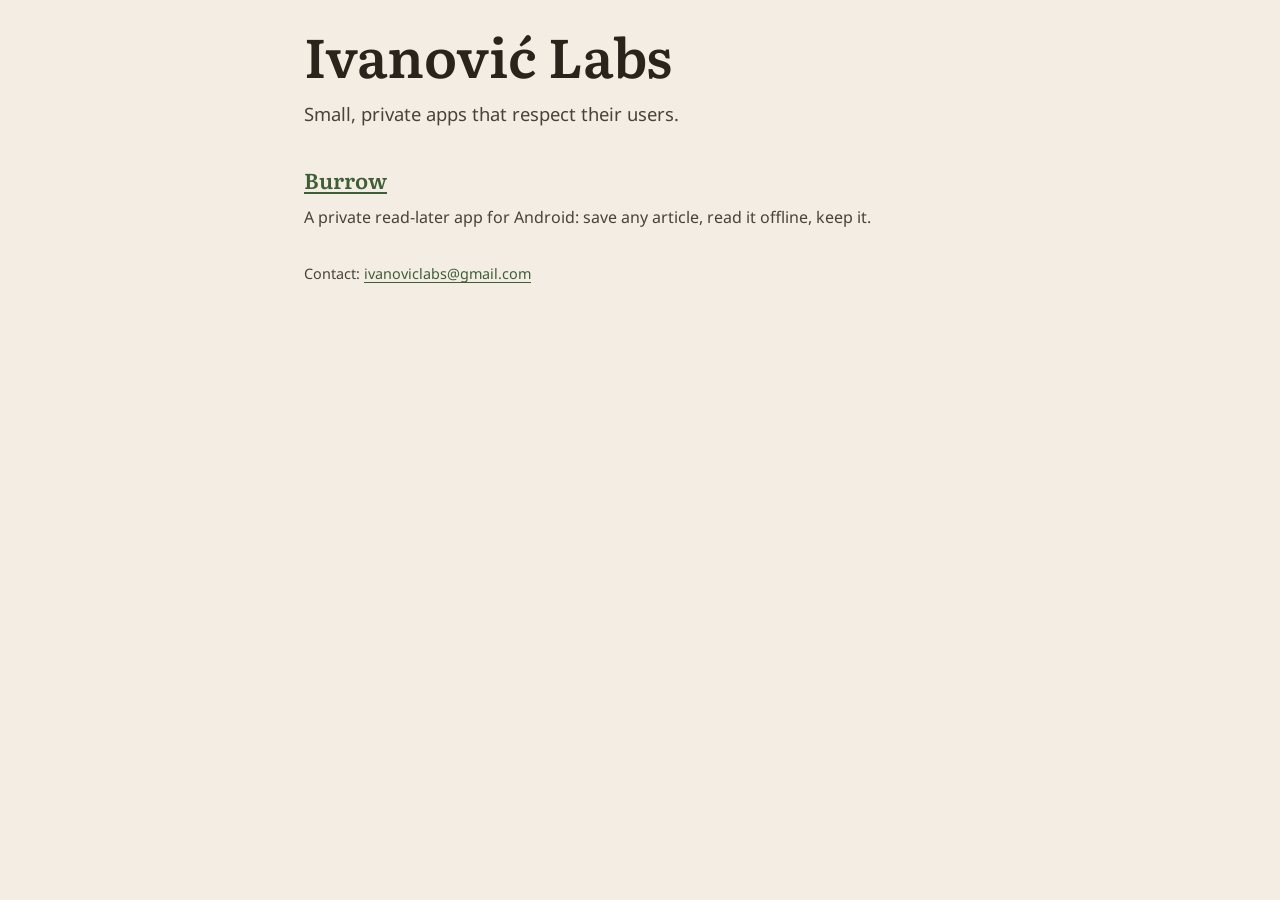
==== index.html @ 2f3ed39e "Burrow website, privacy policy and terms" ====
<!doctype html>
<html lang="en">
<head>
<meta charset="utf-8">
<meta name="viewport" content="width=device-width, initial-scale=1">
<title>Ivanović Labs</title>
<link rel="stylesheet" href="burrow/style.css">
</head>
<body>
<main class="doc"><div class="wrap narrow">
<h1>Ivanović Labs</h1>
<p class="lede" style="margin-top:12px">Small, private apps that respect their users.</p>
<h2><a href="burrow/">Burrow</a></h2>
<p>A private read-later app for Android: save any article, read it offline, keep it.</p>
<p class="small" style="margin-top:32px">Contact: <a href="mailto:ivanoviclabs@gmail.com">ivanoviclabs@gmail.com</a></p>
</div></main>
</body>
</html>
---- burrow/style.css ----
@font-face { font-family: "Literata"; font-style: normal; font-weight: 200 900; font-display: swap;
  src: url("fonts/literata-latin-wght-normal.woff2") format("woff2");
  unicode-range: U+0000-00FF,U+0131,U+0152-0153,U+02BB-02BC,U+02C6,U+02DA,U+02DC,U+0304,U+0308,U+0329,U+2000-206F,U+2074,U+20AC,U+2122,U+2191,U+2193,U+2212,U+2215,U+FEFF,U+FFFD; }
@font-face { font-family: "Literata"; font-style: normal; font-weight: 200 900; font-display: swap;
  src: url("fonts/literata-latin-ext-wght-normal.woff2") format("woff2");
  unicode-range: U+0100-02AF,U+0304,U+0308,U+0329,U+1E00-1E9F,U+1EF2-1EFF,U+2020,U+20A0-20AB,U+20AD-20C0,U+2113,U+2C60-2C7F,U+A720-A7FF; }
@font-face { font-family: "Noto Sans"; font-style: normal; font-weight: 100 900; font-display: swap;
  src: url("fonts/noto-sans-latin-wght-normal.woff2") format("woff2");
  unicode-range: U+0000-00FF,U+0131,U+0152-0153,U+02BB-02BC,U+02C6,U+02DA,U+02DC,U+0304,U+0308,U+0329,U+2000-206F,U+2074,U+20AC,U+2122,U+2191,U+2193,U+2212,U+2215,U+FEFF,U+FFFD; }
@font-face { font-family: "Noto Sans"; font-style: normal; font-weight: 100 900; font-display: swap;
  src: url("fonts/noto-sans-latin-ext-wght-normal.woff2") format("woff2");
  unicode-range: U+0100-02AF,U+0304,U+0308,U+0329,U+1E00-1E9F,U+1EF2-1EFF,U+2020,U+20A0-20AB,U+20AD-20C0,U+2113,U+2C60-2C7F,U+A720-A7FF; }

:root {
  color-scheme: light;
  --paper: #f3ede3; --card: #fbf8f2; --hairline: #e4dacb;
  --ink: #2a241d; --ink-soft: #4a4239; --ink-muted: #6b6157;
  --moss: #3f5e36; --on-moss: #fbf8f2; --lamp: #e9b872;
  --serif: "Literata", Georgia, serif; --sans: "Noto Sans", system-ui, sans-serif;
}
@media (prefers-color-scheme: dark) {
  :root:not([data-theme="light"]) {
    color-scheme: dark;
    --paper: #1e1a16; --card: #2a241e; --hairline: #3a322a;
    --ink: #efe7da; --ink-soft: #d6ccbd; --ink-muted: #b5aa9b;
    --moss: #9dba88; --on-moss: #1e1a16;
  }
}
*, *::before, *::after { box-sizing: border-box; }
html { -webkit-text-size-adjust: 100%; }
body { margin: 0; background: var(--paper); color: var(--ink); font-family: var(--sans); font-size: 1rem; line-height: 1.6; }
a { color: var(--moss); text-underline-offset: 3px; }
a:hover { color: var(--ink); }
:focus-visible { outline: 3px solid var(--moss); outline-offset: 3px; border-radius: 4px; }
.wrap { max-width: 1120px; margin: 0 auto; padding: 0 24px; }
.narrow { max-width: 720px; }

.site-header { padding: 24px 0; }
.site-header .wrap { display: flex; flex-wrap: wrap; gap: 16px; align-items: center; justify-content: space-between; }
.brand { display: flex; align-items: center; gap: 12px; text-decoration: none; color: var(--ink); }
.brand span { font-family: var(--serif); font-weight: 600; font-size: 1.5rem; }
.site-nav { display: flex; flex-wrap: wrap; gap: 8px 24px; font-size: 0.95rem; }
.site-nav a { color: var(--ink); text-decoration: none; padding: 8px 0; }
.site-nav a:hover { text-decoration: underline; }

h1, h2, h3 { font-family: var(--serif); font-weight: 600; line-height: 1.15; margin: 0; }
h1 { font-size: clamp(2.25rem, 5vw, 3.4rem); }
h2 { font-size: clamp(1.6rem, 3vw, 2.1rem); }
h3 { font-family: var(--sans); font-size: 1.1rem; }
p { margin: 0; }

.hero { padding: 40px 0 72px; }
.hero .wrap { display: flex; flex-wrap: wrap; gap: 56px; align-items: center; }
.hero-text { flex: 1 1 420px; min-width: 0; display: flex; flex-direction: column; gap: 24px; }
.lede { font-size: 1.15rem; color: var(--ink-soft); max-width: 34em; }
.actions { display: flex; flex-wrap: wrap; gap: 12px; align-items: center; }
.button { display: inline-flex; align-items: center; min-height: 52px; padding: 0 24px; border-radius: 26px; font-weight: 600; text-decoration: none; }
.button-primary { background: var(--moss); color: var(--on-moss); }
.button-primary:hover { color: var(--on-moss); filter: brightness(1.08); }
.button-quiet { border: 1px solid var(--moss); color: var(--moss); }
.status { display: inline-flex; align-items: center; min-height: 52px; padding: 0 24px; border-radius: 26px; background: var(--card); border: 1px solid var(--hairline); color: var(--ink-soft); font-weight: 600; }
.small { font-size: 0.9rem; color: var(--ink-muted); }

.phone { flex: 0 0 300px; margin: 0 auto; width: 300px; height: 600px; border: 10px solid var(--ink); border-radius: 40px; background: var(--paper); overflow: hidden; display: flex; flex-direction: column; }
.phone-title { padding: 22px 18px 12px; font-family: var(--serif); font-weight: 600; font-size: 1.5rem; }
.phone-rows { display: flex; flex-direction: column; gap: 10px; padding: 0 12px; }
.row { background: var(--card); border-radius: 16px; padding: 12px 14px; display: flex; flex-direction: column; gap: 2px; }
.row b { font-family: var(--serif); font-size: 0.95rem; }
.row span { font-size: 0.78rem; color: var(--ink-muted); }

.band { background: var(--card); }
.section { padding: 72px 0; }
.section .wrap { display: flex; flex-direction: column; gap: 32px; }
.promises { display: grid; grid-template-columns: repeat(auto-fit, minmax(230px, 1fr)); gap: 32px; }
.promises p { color: var(--ink-soft); margin-top: 8px; }

.table-box { overflow-x: auto; background: var(--card); border-radius: 16px; }
table { width: 100%; min-width: 520px; border-collapse: collapse; }
th, td { padding: 14px 20px; border-bottom: 1px solid var(--hairline); text-align: center; }
th:first-child, td:first-child { text-align: left; }
tbody tr:last-child td { border-bottom: 0; }
td.no { color: var(--ink-muted); }

.moss-band { background: var(--moss); color: var(--on-moss); }
.moss-band .wrap { flex-direction: row; flex-wrap: wrap; align-items: center; justify-content: space-between; }
.moss-band p { max-width: 34em; margin-top: 12px; }
.moss-band a.button { background: var(--on-moss); color: var(--moss); }

.doc { padding: 24px 0 72px; }
.doc h1 { margin-bottom: 8px; }
.doc h2 { font-size: 1.35rem; margin: 40px 0 12px; }
.doc p, .doc li { color: var(--ink-soft); max-width: 40em; }
.doc p + p { margin-top: 12px; }
.doc ul { padding-left: 1.2em; margin: 12px 0 0; }
.doc li + li { margin-top: 6px; }

.site-footer { padding: 32px 0 48px; border-top: 1px solid var(--hairline); }
.site-footer .wrap { display: flex; flex-wrap: wrap; gap: 16px 32px; justify-content: space-between; font-size: 0.9rem; color: var(--ink-muted); }
.site-footer nav { display: flex; flex-wrap: wrap; gap: 8px 20px; }
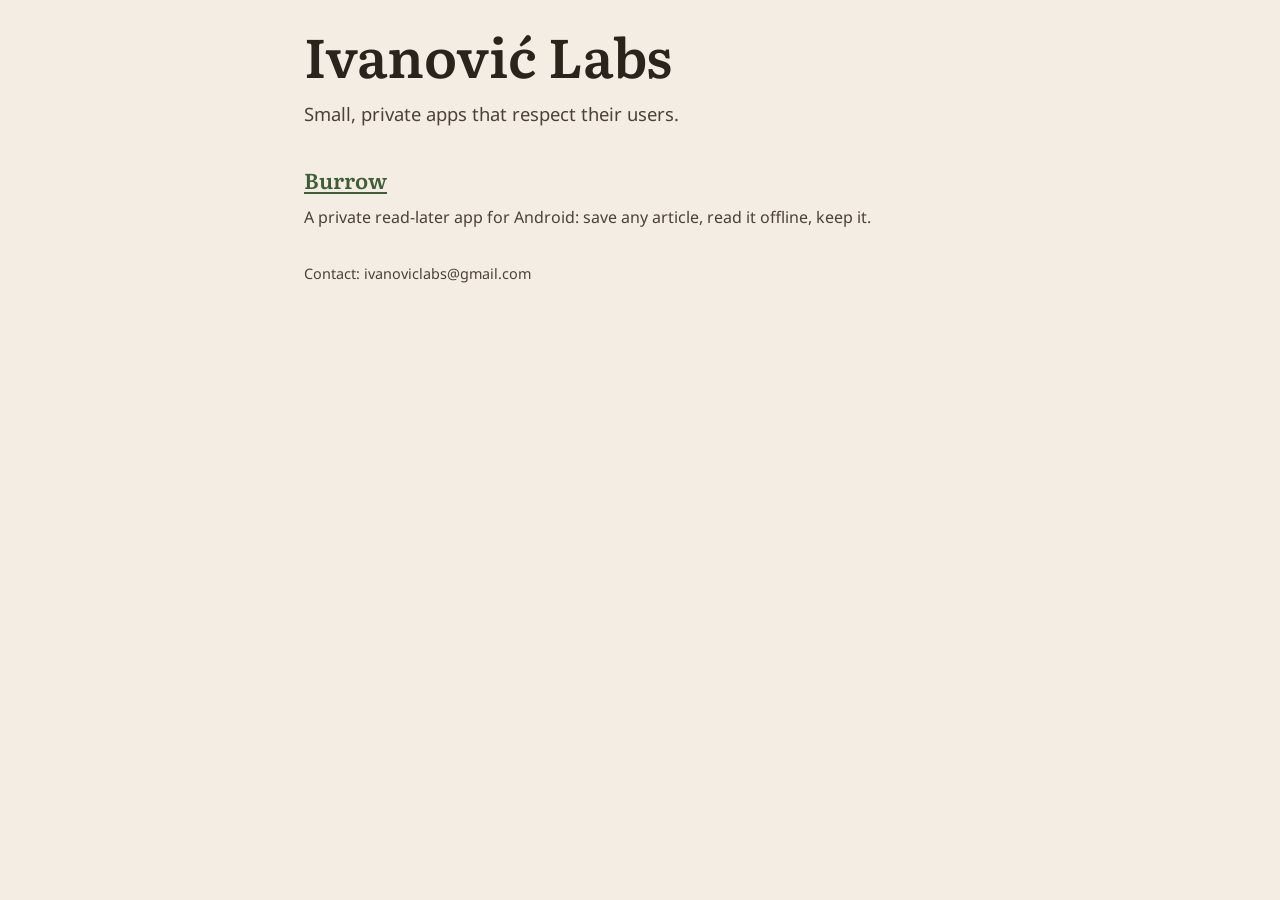
==== commit 4e4b3a26: "Changed the way to contact" ====
--- a/index.html
+++ b/index.html
@@ -12,7 +12,7 @@
 <p class="lede" style="margin-top:12px">Small, private apps that respect their users.</p>
 <h2><a href="burrow/">Burrow</a></h2>
 <p>A private read-later app for Android: save any article, read it offline, keep it.</p>
-<p class="small" style="margin-top:32px">Contact: <a href="mailto:ivanoviclabs@gmail.com">ivanoviclabs@gmail.com</a></p>
+<p class="small" style="margin-top:32px">Contact: ivanoviclabs@gmail.com</p>
 </div></main>
 </body>
 </html>
--- a/burrow/style.css
+++ b/burrow/style.css
@@ -97,3 +97,5 @@
 .site-footer { padding: 32px 0 48px; border-top: 1px solid var(--hairline); }
 .site-footer .wrap { display: flex; flex-wrap: wrap; gap: 16px 32px; justify-content: space-between; font-size: 0.9rem; color: var(--ink-muted); }
 .site-footer nav { display: flex; flex-wrap: wrap; gap: 8px 20px; }
+.moss-band .contact { margin-top: 0; font-size: 1.05rem; }
+.moss-band .contact strong { user-select: all; }
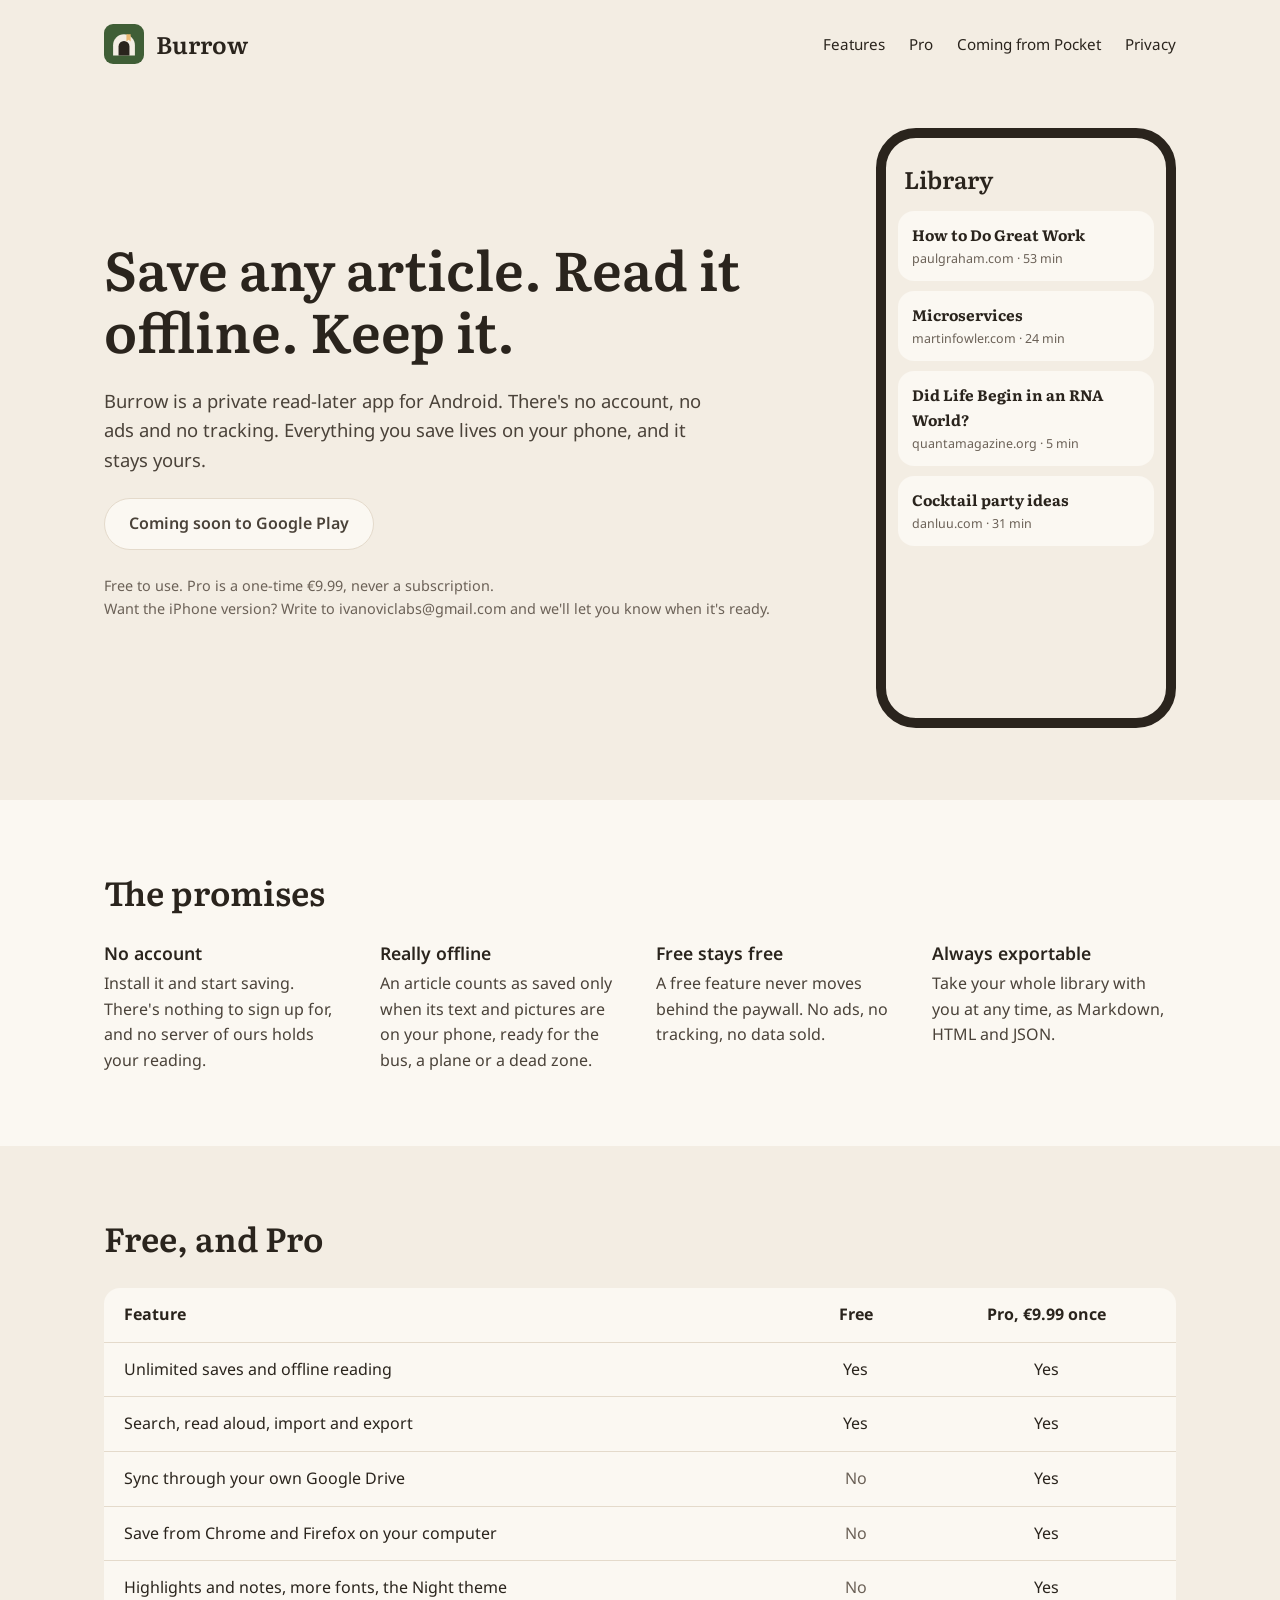
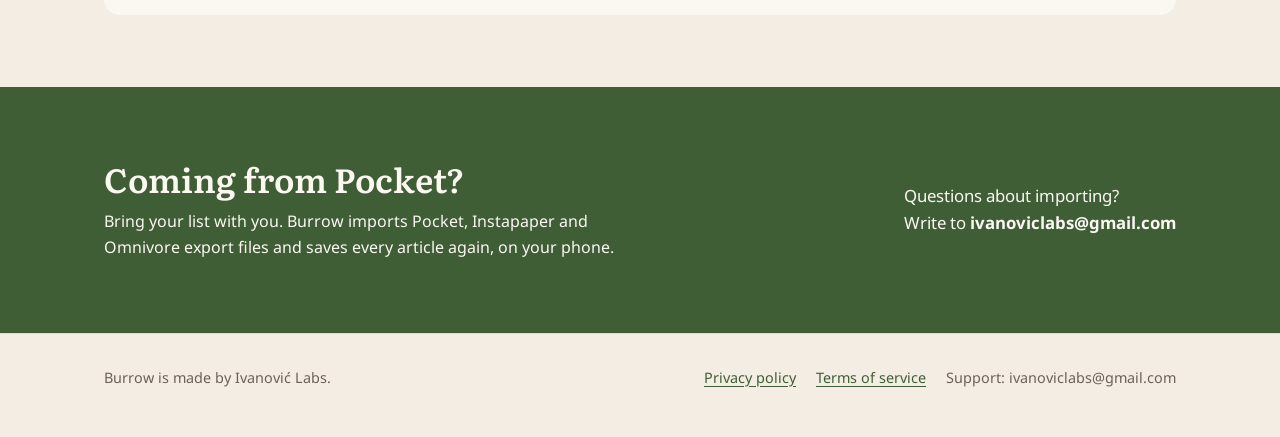
==== commit b89b8aa9: "Move Burrow to site root, Ivanović Labs to /labs/, add redirects from /burrow/" ====
--- a/index.html
+++ b/index.html
@@ -3,16 +3,77 @@
 <head>
 <meta charset="utf-8">
 <meta name="viewport" content="width=device-width, initial-scale=1">
-<title>Ivanović Labs</title>
-<link rel="stylesheet" href="burrow/style.css">
+<title>Burrow: Read Later, Offline</title>
+<meta name="description" content="A private read-later app for Android. Save any article, read it offline, keep your library. No account, no ads, no tracking.">
+<link rel="icon" href="data:image/svg+xml,%3Csvg xmlns=%22http://www.w3.org/2000/svg%22 viewBox=%220 0 132 132%22%3E%3Crect width=%22132%22 height=%22132%22 rx=%2230%22 fill=%22%233F5E36%22/%3E%3Cpath d=%22M30 104 V70 a36 36 0 0 1 72 0 V104 Z%22 fill=%22%23F3EDE3%22/%3E%3Cpath d=%22M48 104 V74 a18 18 0 0 1 36 0 V104 Z%22 fill=%22%232A241D%22/%3E%3Cpath d=%22M74 34 h14 v24 l-7 -6 l-7 6 Z%22 fill=%22%23E9B872%22/%3E%3C/svg%3E">
+<link rel="canonical" href="https://burrowreader.com/">
+<link rel="stylesheet" href="style.css">
 </head>
 <body>
-<main class="doc"><div class="wrap narrow">
-<h1>Ivanović Labs</h1>
-<p class="lede" style="margin-top:12px">Small, private apps that respect their users.</p>
-<h2><a href="burrow/">Burrow</a></h2>
-<p>A private read-later app for Android: save any article, read it offline, keep it.</p>
-<p class="small" style="margin-top:32px">Contact: ivanoviclabs@gmail.com</p>
-</div></main>
+<header class="site-header"><div class="wrap"><a class="brand" href="./"><svg width="40" height="40" viewBox="0 0 132 132" aria-hidden="true"><rect width="132" height="132" rx="30" fill="#3F5E36"/><path d="M30 104 V70 a36 36 0 0 1 72 0 V104 Z" fill="#F3EDE3"/><path d="M48 104 V74 a18 18 0 0 1 36 0 V104 Z" fill="#2A241D"/><path d="M74 34 h14 v24 l-7 -6 l-7 6 Z" fill="#E9B872"/></svg><span>Burrow</span></a><nav class="site-nav" aria-label="Site"><a href="./#promises">Features</a><a href="./#pro">Pro</a><a href="./#pocket">Coming from Pocket</a><a href="privacy.html">Privacy</a></nav></div></header>
+<main>
+<section class="hero">
+<div class="wrap">
+<div class="hero-text">
+<h1>Save any article. Read it offline. Keep it.</h1>
+<p class="lede">Burrow is a private read-later app for Android. There's no account, no ads and no tracking. Everything you save lives on your phone, and it stays yours.</p>
+<div class="actions">
+<span class="status">Coming soon to Google Play</span>
+</div>
+<p class="small">Free to use. Pro is a one-time €9.99, never a subscription.<br>Want the iPhone version? Write to ivanoviclabs@gmail.com and we'll let you know when it's ready.</p>
+</div>
+<div class="phone" role="img" aria-label="Burrow's library on a phone, showing saved articles with their site and reading time">
+<p class="phone-title">Library</p>
+<div class="phone-rows">
+<div class="row"><b>How to Do Great Work</b><span>paulgraham.com · 53 min</span></div>
+<div class="row"><b>Microservices</b><span>martinfowler.com · 24 min</span></div>
+<div class="row"><b>Did Life Begin in an RNA World?</b><span>quantamagazine.org · 5 min</span></div>
+<div class="row"><b>Cocktail party ideas</b><span>danluu.com · 31 min</span></div>
+</div>
+</div>
+</div>
+</section>
+
+<section class="section band" id="promises">
+<div class="wrap">
+<h2>The promises</h2>
+<div class="promises">
+<div><h3>No account</h3><p>Install it and start saving. There's nothing to sign up for, and no server of ours holds your reading.</p></div>
+<div><h3>Really offline</h3><p>An article counts as saved only when its text and pictures are on your phone, ready for the bus, a plane or a dead zone.</p></div>
+<div><h3>Free stays free</h3><p>A free feature never moves behind the paywall. No ads, no tracking, no data sold.</p></div>
+<div><h3>Always exportable</h3><p>Take your whole library with you at any time, as Markdown, HTML and JSON.</p></div>
+</div>
+</div>
+</section>
+
+<section class="section" id="pro">
+<div class="wrap">
+<h2>Free, and Pro</h2>
+<div class="table-box">
+<table>
+<thead><tr><th scope="col">Feature</th><th scope="col">Free</th><th scope="col">Pro, €9.99 once</th></tr></thead>
+<tbody>
+<tr><td>Unlimited saves and offline reading</td><td>Yes</td><td>Yes</td></tr>
+<tr><td>Search, read aloud, import and export</td><td>Yes</td><td>Yes</td></tr>
+<tr><td>Sync through your own Google Drive</td><td class="no">No</td><td>Yes</td></tr>
+<tr><td>Save from Chrome and Firefox on your computer</td><td class="no">No</td><td>Yes</td></tr>
+<tr><td>Highlights and notes, more fonts, the Night theme</td><td class="no">No</td><td>Yes</td></tr>
+</tbody>
+</table>
+</div>
+</div>
+</section>
+
+<section class="section moss-band" id="pocket">
+<div class="wrap">
+<div>
+<h2>Coming from Pocket?</h2>
+<p>Bring your list with you. Burrow imports Pocket, Instapaper and Omnivore export files and saves every article again, on your phone.</p>
+</div>
+<p class="contact">Questions about importing?<br>Write to <strong>ivanoviclabs@gmail.com</strong></p>
+</div>
+</section>
+</main>
+<footer class="site-footer"><div class="wrap"><span>Burrow is made by Ivanović Labs.</span><nav aria-label="Footer"><a href="privacy.html">Privacy policy</a><a href="terms.html">Terms of service</a><span>Support: ivanoviclabs@gmail.com</span></nav></div></footer>
 </body>
 </html>
--- a/style.css
+++ b/style.css
@@ -0,0 +1,101 @@
+@font-face { font-family: "Literata"; font-style: normal; font-weight: 200 900; font-display: swap;
+  src: url("fonts/literata-latin-wght-normal.woff2") format("woff2");
+  unicode-range: U+0000-00FF,U+0131,U+0152-0153,U+02BB-02BC,U+02C6,U+02DA,U+02DC,U+0304,U+0308,U+0329,U+2000-206F,U+2074,U+20AC,U+2122,U+2191,U+2193,U+2212,U+2215,U+FEFF,U+FFFD; }
+@font-face { font-family: "Literata"; font-style: normal; font-weight: 200 900; font-display: swap;
+  src: url("fonts/literata-latin-ext-wght-normal.woff2") format("woff2");
+  unicode-range: U+0100-02AF,U+0304,U+0308,U+0329,U+1E00-1E9F,U+1EF2-1EFF,U+2020,U+20A0-20AB,U+20AD-20C0,U+2113,U+2C60-2C7F,U+A720-A7FF; }
+@font-face { font-family: "Noto Sans"; font-style: normal; font-weight: 100 900; font-display: swap;
+  src: url("fonts/noto-sans-latin-wght-normal.woff2") format("woff2");
+  unicode-range: U+0000-00FF,U+0131,U+0152-0153,U+02BB-02BC,U+02C6,U+02DA,U+02DC,U+0304,U+0308,U+0329,U+2000-206F,U+2074,U+20AC,U+2122,U+2191,U+2193,U+2212,U+2215,U+FEFF,U+FFFD; }
+@font-face { font-family: "Noto Sans"; font-style: normal; font-weight: 100 900; font-display: swap;
+  src: url("fonts/noto-sans-latin-ext-wght-normal.woff2") format("woff2");
+  unicode-range: U+0100-02AF,U+0304,U+0308,U+0329,U+1E00-1E9F,U+1EF2-1EFF,U+2020,U+20A0-20AB,U+20AD-20C0,U+2113,U+2C60-2C7F,U+A720-A7FF; }
+
+:root {
+  color-scheme: light;
+  --paper: #f3ede3; --card: #fbf8f2; --hairline: #e4dacb;
+  --ink: #2a241d; --ink-soft: #4a4239; --ink-muted: #6b6157;
+  --moss: #3f5e36; --on-moss: #fbf8f2; --lamp: #e9b872;
+  --serif: "Literata", Georgia, serif; --sans: "Noto Sans", system-ui, sans-serif;
+}
+@media (prefers-color-scheme: dark) {
+  :root:not([data-theme="light"]) {
+    color-scheme: dark;
+    --paper: #1e1a16; --card: #2a241e; --hairline: #3a322a;
+    --ink: #efe7da; --ink-soft: #d6ccbd; --ink-muted: #b5aa9b;
+    --moss: #9dba88; --on-moss: #1e1a16;
+  }
+}
+*, *::before, *::after { box-sizing: border-box; }
+html { -webkit-text-size-adjust: 100%; }
+body { margin: 0; background: var(--paper); color: var(--ink); font-family: var(--sans); font-size: 1rem; line-height: 1.6; }
+a { color: var(--moss); text-underline-offset: 3px; }
+a:hover { color: var(--ink); }
+:focus-visible { outline: 3px solid var(--moss); outline-offset: 3px; border-radius: 4px; }
+.wrap { max-width: 1120px; margin: 0 auto; padding: 0 24px; }
+.narrow { max-width: 720px; }
+
+.site-header { padding: 24px 0; }
+.site-header .wrap { display: flex; flex-wrap: wrap; gap: 16px; align-items: center; justify-content: space-between; }
+.brand { display: flex; align-items: center; gap: 12px; text-decoration: none; color: var(--ink); }
+.brand span { font-family: var(--serif); font-weight: 600; font-size: 1.5rem; }
+.site-nav { display: flex; flex-wrap: wrap; gap: 8px 24px; font-size: 0.95rem; }
+.site-nav a { color: var(--ink); text-decoration: none; padding: 8px 0; }
+.site-nav a:hover { text-decoration: underline; }
+
+h1, h2, h3 { font-family: var(--serif); font-weight: 600; line-height: 1.15; margin: 0; }
+h1 { font-size: clamp(2.25rem, 5vw, 3.4rem); }
+h2 { font-size: clamp(1.6rem, 3vw, 2.1rem); }
+h3 { font-family: var(--sans); font-size: 1.1rem; }
+p { margin: 0; }
+
+.hero { padding: 40px 0 72px; }
+.hero .wrap { display: flex; flex-wrap: wrap; gap: 56px; align-items: center; }
+.hero-text { flex: 1 1 420px; min-width: 0; display: flex; flex-direction: column; gap: 24px; }
+.lede { font-size: 1.15rem; color: var(--ink-soft); max-width: 34em; }
+.actions { display: flex; flex-wrap: wrap; gap: 12px; align-items: center; }
+.button { display: inline-flex; align-items: center; min-height: 52px; padding: 0 24px; border-radius: 26px; font-weight: 600; text-decoration: none; }
+.button-primary { background: var(--moss); color: var(--on-moss); }
+.button-primary:hover { color: var(--on-moss); filter: brightness(1.08); }
+.button-quiet { border: 1px solid var(--moss); color: var(--moss); }
+.status { display: inline-flex; align-items: center; min-height: 52px; padding: 0 24px; border-radius: 26px; background: var(--card); border: 1px solid var(--hairline); color: var(--ink-soft); font-weight: 600; }
+.small { font-size: 0.9rem; color: var(--ink-muted); }
+
+.phone { flex: 0 0 300px; margin: 0 auto; width: 300px; height: 600px; border: 10px solid var(--ink); border-radius: 40px; background: var(--paper); overflow: hidden; display: flex; flex-direction: column; }
+.phone-title { padding: 22px 18px 12px; font-family: var(--serif); font-weight: 600; font-size: 1.5rem; }
+.phone-rows { display: flex; flex-direction: column; gap: 10px; padding: 0 12px; }
+.row { background: var(--card); border-radius: 16px; padding: 12px 14px; display: flex; flex-direction: column; gap: 2px; }
+.row b { font-family: var(--serif); font-size: 0.95rem; }
+.row span { font-size: 0.78rem; color: var(--ink-muted); }
+
+.band { background: var(--card); }
+.section { padding: 72px 0; }
+.section .wrap { display: flex; flex-direction: column; gap: 32px; }
+.promises { display: grid; grid-template-columns: repeat(auto-fit, minmax(230px, 1fr)); gap: 32px; }
+.promises p { color: var(--ink-soft); margin-top: 8px; }
+
+.table-box { overflow-x: auto; background: var(--card); border-radius: 16px; }
+table { width: 100%; min-width: 520px; border-collapse: collapse; }
+th, td { padding: 14px 20px; border-bottom: 1px solid var(--hairline); text-align: center; }
+th:first-child, td:first-child { text-align: left; }
+tbody tr:last-child td { border-bottom: 0; }
+td.no { color: var(--ink-muted); }
+
+.moss-band { background: var(--moss); color: var(--on-moss); }
+.moss-band .wrap { flex-direction: row; flex-wrap: wrap; align-items: center; justify-content: space-between; }
+.moss-band p { max-width: 34em; margin-top: 12px; }
+.moss-band a.button { background: var(--on-moss); color: var(--moss); }
+
+.doc { padding: 24px 0 72px; }
+.doc h1 { margin-bottom: 8px; }
+.doc h2 { font-size: 1.35rem; margin: 40px 0 12px; }
+.doc p, .doc li { color: var(--ink-soft); max-width: 40em; }
+.doc p + p { margin-top: 12px; }
+.doc ul { padding-left: 1.2em; margin: 12px 0 0; }
+.doc li + li { margin-top: 6px; }
+
+.site-footer { padding: 32px 0 48px; border-top: 1px solid var(--hairline); }
+.site-footer .wrap { display: flex; flex-wrap: wrap; gap: 16px 32px; justify-content: space-between; font-size: 0.9rem; color: var(--ink-muted); }
+.site-footer nav { display: flex; flex-wrap: wrap; gap: 8px 20px; }
+.moss-band .contact { margin-top: 0; font-size: 1.05rem; }
+.moss-band .contact strong { user-select: all; }
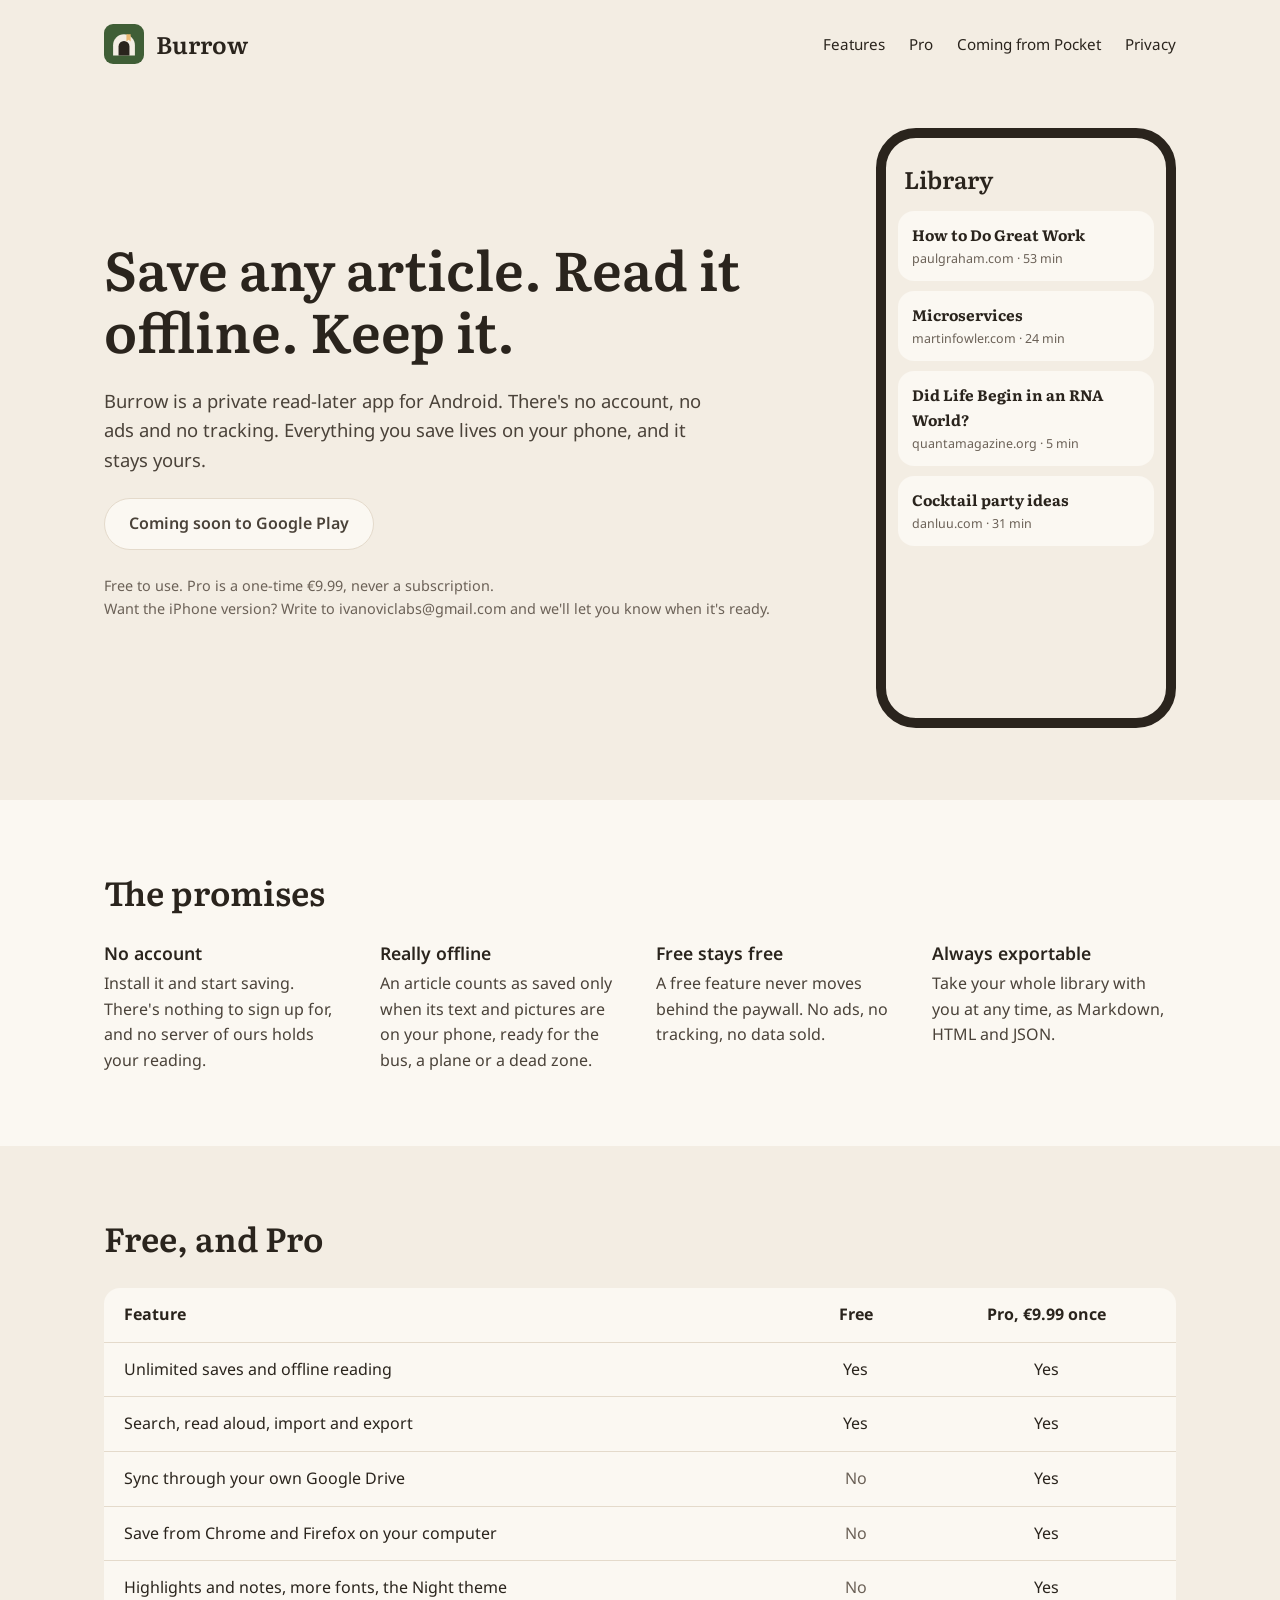
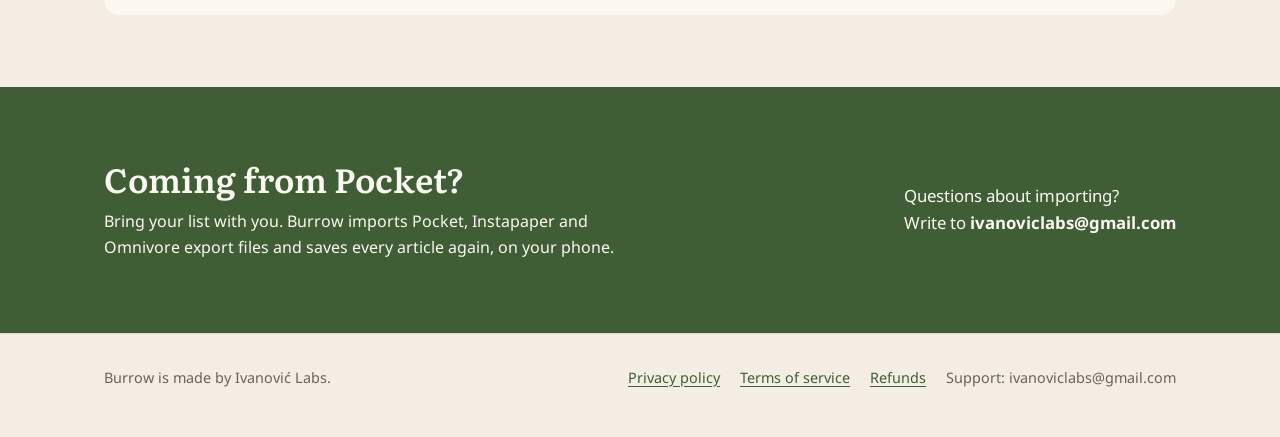
==== commit 9ee14598: "Closed test site update: privacy (sync, extension, speech), refund terms and page, welcome article p" ====
--- a/index.html
+++ b/index.html
@@ -74,6 +74,6 @@
 </div>
 </section>
 </main>
-<footer class="site-footer"><div class="wrap"><span>Burrow is made by Ivanović Labs.</span><nav aria-label="Footer"><a href="privacy.html">Privacy policy</a><a href="terms.html">Terms of service</a><span>Support: ivanoviclabs@gmail.com</span></nav></div></footer>
+<footer class="site-footer"><div class="wrap"><span>Burrow is made by Ivanović Labs.</span><nav aria-label="Footer"><a href="privacy.html">Privacy policy</a><a href="terms.html">Terms of service</a><a href="refunds.html">Refunds</a><span>Support: ivanoviclabs@gmail.com</span></nav></div></footer>
 </body>
 </html>
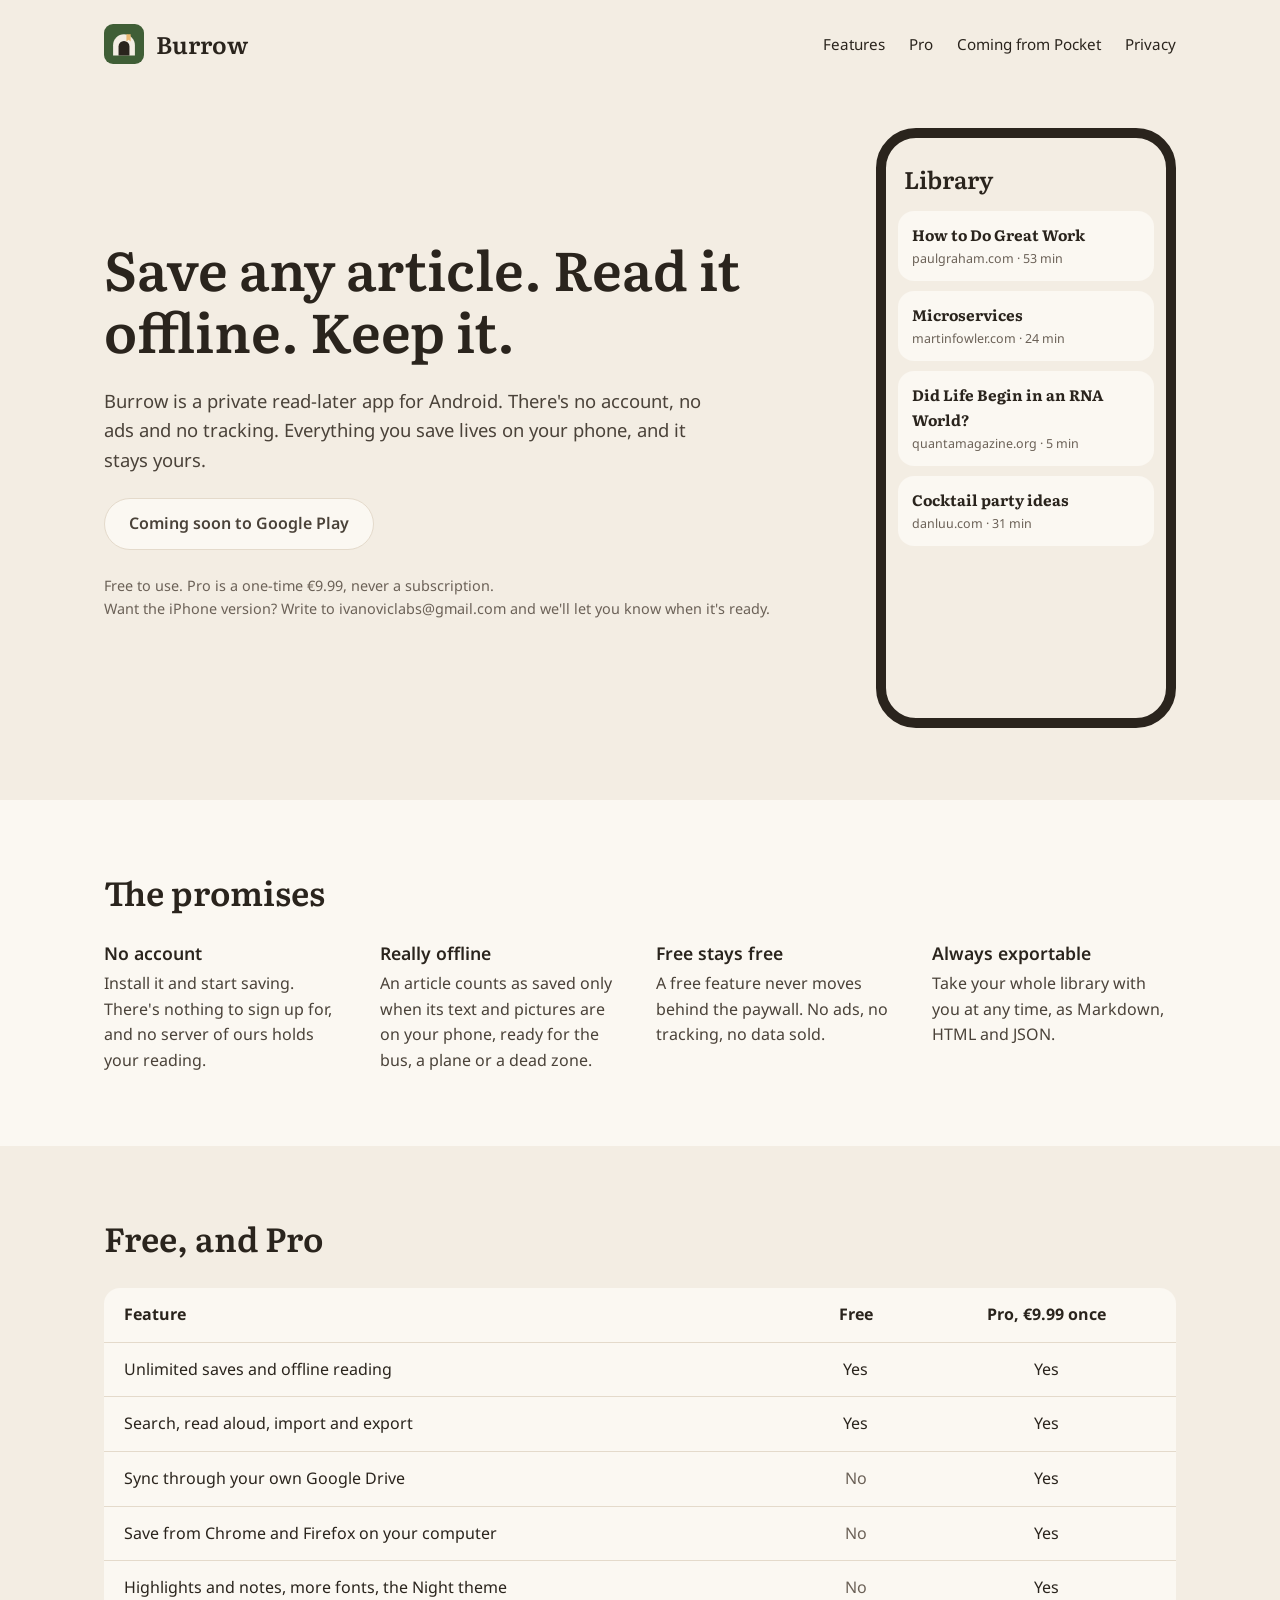
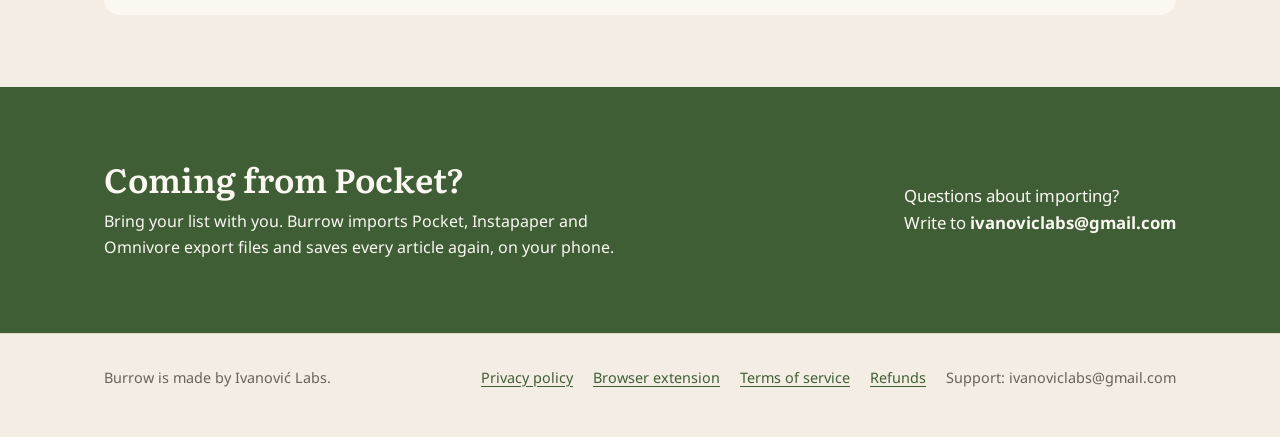
==== commit 090d64ee: "Add browser extension page and footer link" ====
--- a/index.html
+++ b/index.html
@@ -74,6 +74,6 @@
 </div>
 </section>
 </main>
-<footer class="site-footer"><div class="wrap"><span>Burrow is made by Ivanović Labs.</span><nav aria-label="Footer"><a href="privacy.html">Privacy policy</a><a href="terms.html">Terms of service</a><a href="refunds.html">Refunds</a><span>Support: ivanoviclabs@gmail.com</span></nav></div></footer>
+<footer class="site-footer"><div class="wrap"><span>Burrow is made by Ivanović Labs.</span><nav aria-label="Footer"><a href="privacy.html">Privacy policy</a><a href="extension/">Browser extension</a><a href="terms.html">Terms of service</a><a href="refunds.html">Refunds</a><span>Support: ivanoviclabs@gmail.com</span></nav></div></footer>
 </body>
 </html>
